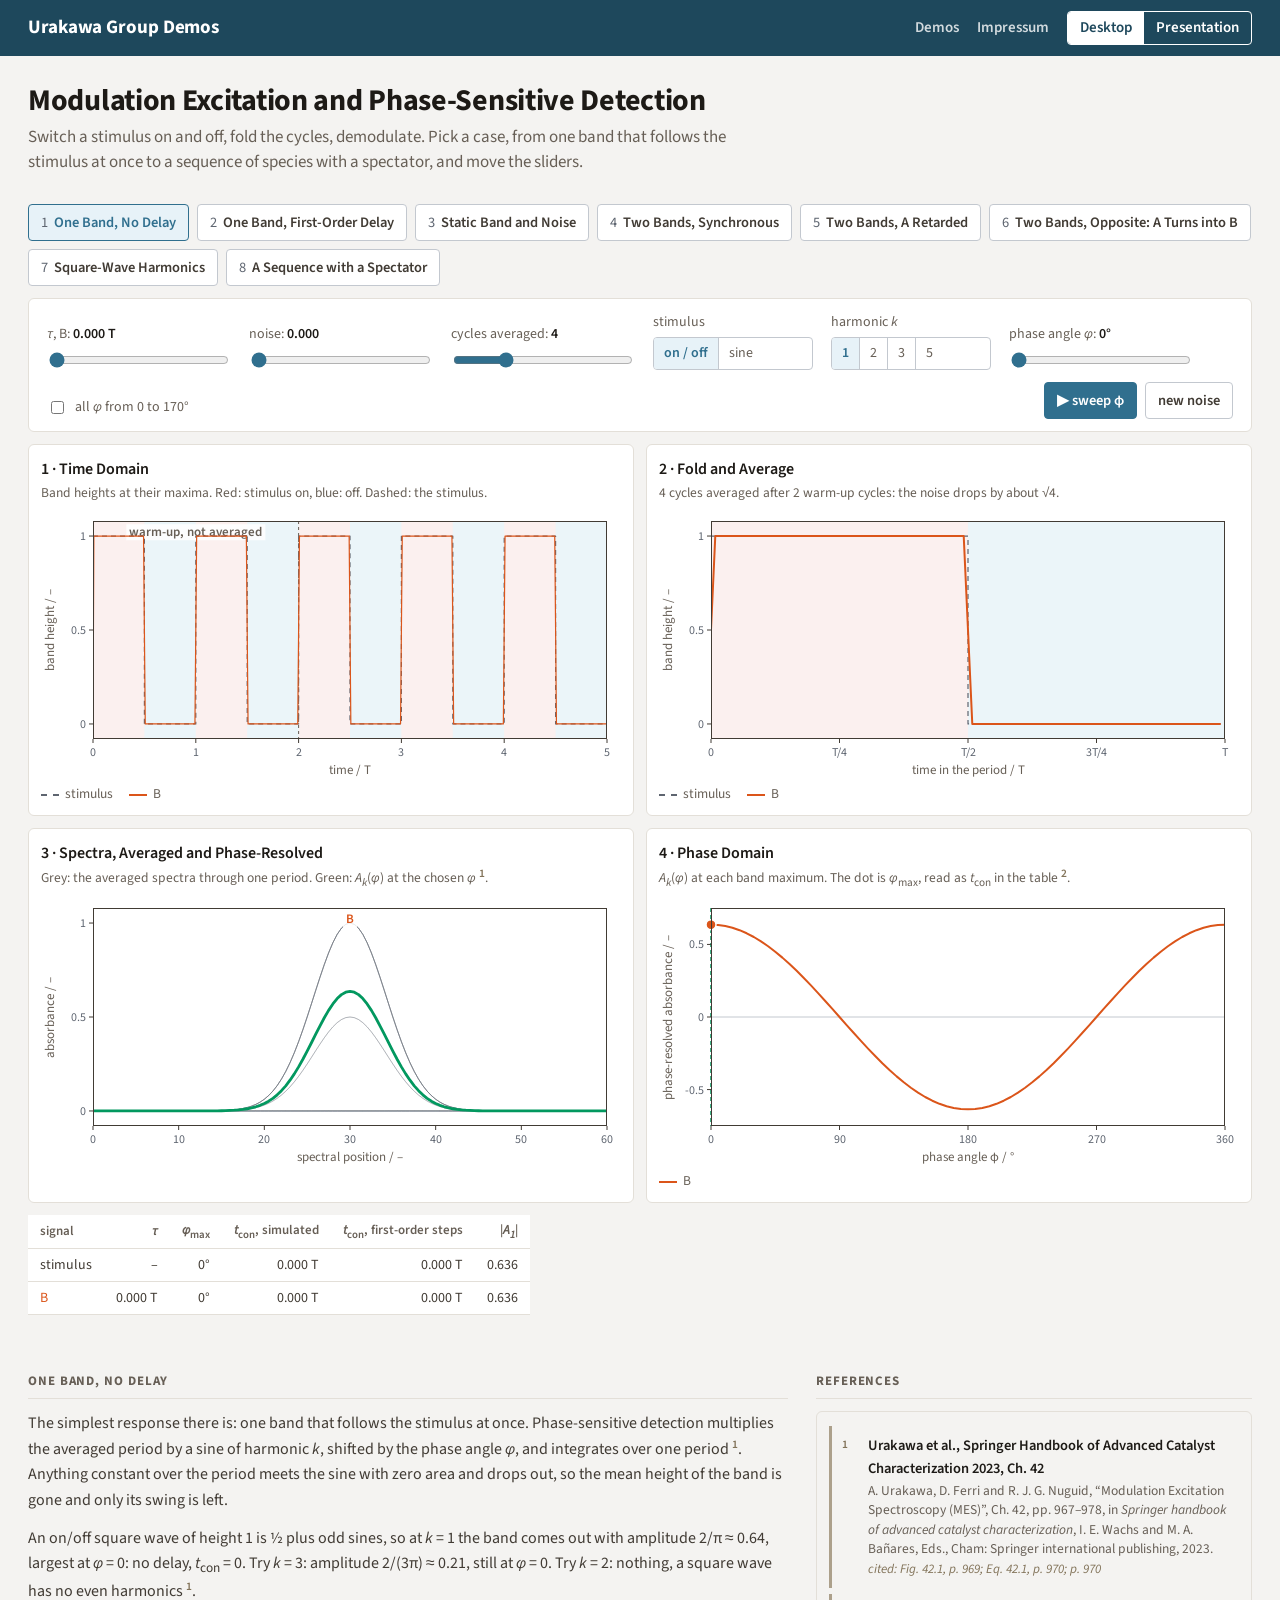
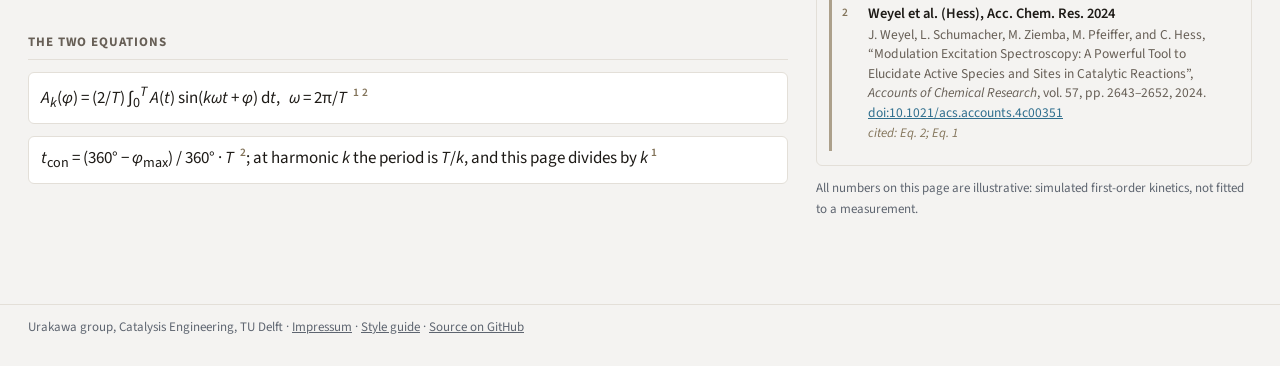
==== demos/spectroscopy/mes-psd/index.html @ 546e6eff "mes-psd: one page, eight cases; design tokens, style guide, two views, Impressum, references from .b" ====
<!DOCTYPE html>
<!--
  MES-PSD: modulation excitation spectroscopy and phase-sensitive detection.

  What it shows: one engine, eight cases, from the simplest (one band that
  follows the stimulus at once) to a sequence of species with a spectator.
  The cases follow the MES tutorial notebooks (PhD_execute/runs_tutorials/
  spectroscopy/mes, fig_mes_00 to 04), which follow Urakawa, Ferri and
  Nuguid, Springer Handbook of Advanced Catalyst Characterization, Ch. 42
  (Figs. 42.1 to 42.4, Eq. 42.1), and Weyel et al., Acc. Chem. Res. 2024
  (Eqs. 1 and 2).

  Model: a square-wave (on in the first half-period) or sine stimulus drives
  first-order steps, dy/dt = (u - y) / tau, integrated exactly for an input
  held over each sample. Gaussian bands, Gaussian noise. Everything is
  folded over the kept cycles and demodulated with
  A_k(phi) = (2/T) int_0^T A(t) sin(k w t + phi) dt.
  All numbers are illustrative, not fitted to any measurement.

  URL parameters: ?case=<id> picks a case, ?present=1 (or 1.25 to 2) opens
  the presentation view.

  Author: Julius Sommer. First version 2026-11-03 in PhD_execute, moved and
  extended here 2026-11-04.
-->
<html lang="en">
<head>
<meta charset="utf-8">
<meta name="viewport" content="width=device-width, initial-scale=1">
<title>MES-PSD: Modulation Excitation and Phase-Sensitive Detection</title>
<link rel="stylesheet" href="../../../assets/site.css">
</head>
<body>
<main class="page-wide">
  <h1>Modulation Excitation and Phase-Sensitive Detection</h1>
  <p class="lead">Switch a stimulus on and off, fold the cycles, demodulate. Pick a case, from one band that follows the stimulus at once to a sequence of species with a spectator, and move the sliders.</p>

  <div class="case-picker" id="cases" role="group" aria-label="Case"></div>

  <div class="controls" id="controls">
    <label class="ctl"><span>noise: <b id="vNoise"></b></span><input id="noise" type="range" min="0" max="100" value="0"></label>
    <label class="ctl"><span>cycles averaged: <b id="vCycles"></b></span><input id="cycles" type="range" min="1" max="12" value="4"></label>
    <div class="ctl"><span>stimulus</span>
      <span class="seg" id="shape"><button type="button" data-v="square">on / off</button><button type="button" data-v="sine">sine</button></span></div>
    <div class="ctl"><span>harmonic <i>k</i></span>
      <span class="seg" id="harm"><button type="button" data-v="1">1</button><button type="button" data-v="2">2</button><button type="button" data-v="3">3</button><button type="button" data-v="5">5</button></span></div>
    <label class="ctl"><span>phase angle <i>φ</i>: <b id="vPhi"></b></span><input id="phi" type="range" min="0" max="355" step="5" value="0"></label>
    <label class="ctl check"><input id="allPhi" type="checkbox"><span>all <i>φ</i> from 0 to 170°</span></label>
    <div class="ctl-actions">
      <button class="btn primary" id="play" type="button">▶ sweep φ</button>
      <button class="btn" id="reseed" type="button">new noise</button>
    </div>
  </div>

  <div class="grid">
    <section class="panel">
      <h3>1 · Time Domain</h3>
      <p class="sub">Band heights at their maxima. Red: stimulus on, blue: off. Dashed: the stimulus.</p>
      <canvas id="cTime"></canvas>
      <div class="legend" id="legTime"></div>
    </section>
    <section class="panel">
      <h3>2 · Fold and Average</h3>
      <p class="sub" id="subFold"></p>
      <canvas id="cFold"></canvas>
      <div class="legend" id="legFold"></div>
    </section>
    <section class="panel">
      <h3>3 · Spectra, Averaged and Phase-Resolved</h3>
      <p class="sub" id="subSpec"></p>
      <canvas id="cSpec"></canvas>
    </section>
    <section class="panel">
      <h3>4 · Phase Domain</h3>
      <p class="sub" id="subPhase"></p>
      <canvas id="cPhase"></canvas>
      <div class="legend" id="legPhase"></div>
    </section>
  </div>

  <div class="readout-wrap"><table class="readout" id="readout"></table></div>

  <div class="explain">
    <article id="caseText"></article>
    <aside>
      <h2>References</h2>
      <ol class="refs" id="refs"></ol>
      <p class="note">All numbers on this page are illustrative: simulated first-order kinetics, not fitted to a measurement.</p>
    </aside>
  </div>
</main>
<script type="module" src="mes-psd.js"></script>
</body>
</html>
---- assets/site.css ----
/* Site styles. Every colour, size and weight comes from a token in tokens.js
   (written into :root by installTokens). No literal colour or font size below
   this line; a layout length is fine. */

@import url('fonts/source-sans-3/source-sans-3.css');

* { box-sizing: border-box; }
html, body { margin: 0; }
body {
  background: var(--surface-page);
  font-family: var(--font-sans);
  font-size: var(--t-body-size);
  color: var(--t-body-color);
  line-height: var(--t-body-lh);
  -webkit-text-size-adjust: 100%;
}
a { color: var(--accent); }
a:hover { color: var(--accent-strong); }
code { font-family: var(--t-code-ff); font-size: var(--t-code-size); color: var(--t-code-color); }

/* type roles as classes, for markup that is not a heading */
.note { font-size: var(--t-footer-size); color: var(--t-footer-color); margin-top: var(--space-3); }
.t-lead { font-size: var(--t-lead-size); color: var(--t-lead-color); line-height: var(--t-lead-lh); }

/* ---------- header and footer ---------- */
.site-header {
  background: var(--accent-strong);
  color: var(--on-accent);
  display: flex; align-items: center; gap: var(--space-4);
  padding: 0 var(--space-5); min-height: 56px;
}
.site-header .wordmark {
  font-size: var(--t-wordmark-size); font-weight: var(--t-wordmark-weight); color: var(--t-wordmark-color);
  letter-spacing: var(--t-wordmark-ls); text-decoration: none; margin-right: auto;
}
.site-header nav { display: flex; gap: var(--space-4); align-items: center; }
.site-header nav a {
  font-size: var(--t-nav-size); font-weight: var(--t-nav-weight); color: var(--t-nav-color);
  text-decoration: none; opacity: 0.8;
}
.site-header nav a:hover, .site-header nav a[aria-current] { opacity: 1; text-decoration: underline; text-underline-offset: 4px; }

.view-switch { display: inline-flex; border: 1px solid var(--on-accent); border-radius: var(--radius-sm); overflow: hidden; }
.view-switch button {
  font: inherit; font-size: var(--t-nav-size); font-weight: var(--t-nav-weight);
  background: transparent; color: var(--on-accent); border: 0; padding: 4px 12px; cursor: pointer; min-height: 30px;
}
.view-switch button[aria-pressed="true"] { background: var(--on-accent); color: var(--accent-strong); }

.site-footer {
  font-size: var(--t-footer-size); color: var(--t-footer-color);
  max-width: 1280px; margin: var(--space-6) auto 0; padding: var(--space-3) var(--space-5) var(--space-5);
  border-top: 1px solid var(--line-soft);
}
.site-footer a { color: inherit; }

/* ---------- page layout ---------- */
.page { max-width: 760px; margin: 0 auto; padding: var(--space-5); }
.page-wide { max-width: 1280px; margin: 0 auto; padding: var(--space-5); }
h1, .page-title {
  font-size: var(--t-page-title-size); font-weight: var(--t-page-title-weight); color: var(--t-page-title-color);
  line-height: var(--t-page-title-lh); letter-spacing: var(--t-page-title-ls); margin: 0 0 6px;
}
.lead { font-size: var(--t-lead-size); color: var(--t-lead-color); line-height: var(--t-lead-lh); margin: 0 0 var(--space-5); max-width: 760px; }
h2, .section-head {
  font-size: var(--t-section-head-size); font-weight: var(--t-section-head-weight); color: var(--t-section-head-color);
  text-transform: var(--t-section-head-tt); letter-spacing: var(--t-section-head-ls);
  margin: var(--space-5) 0 var(--space-3); padding-bottom: 6px; border-bottom: 1px solid var(--line-soft);
}
p { margin: 0 0 var(--space-3); }

/* key/value grid (Impressum) */
.info-grid { display: grid; grid-template-columns: 160px 1fr; gap: 6px var(--space-4); }
.info-grid .k { font-size: var(--t-label-size); font-weight: var(--t-label-weight); color: var(--t-label-color); }
[data-w="compact"] .info-grid { grid-template-columns: 1fr; gap: 0; }
[data-w="compact"] .info-grid .k { margin-top: var(--space-2); }

/* cards */
.cards { display: grid; gap: var(--space-3); }
a.card {
  display: block; background: var(--surface); border: 1px solid var(--line-soft); border-radius: var(--radius-lg);
  padding: 14px 18px; color: inherit; text-decoration: none;
}
a.card:hover { border-color: var(--accent); box-shadow: var(--shadow-card); }
a.card .card-title { display: block; font-size: var(--t-card-title-size); font-weight: var(--t-card-title-weight); color: var(--t-card-title-color); }
a.card .card-desc { display: block; font-size: var(--t-card-desc-size); color: var(--t-card-desc-color); line-height: var(--t-card-desc-lh); }

/* ---------- citations ---------- */
sup.cite { font-size: var(--t-cite-sup-size); font-weight: var(--t-cite-sup-weight); line-height: 0; }
sup.cite a { color: var(--t-cite-sup-color); text-decoration: none; }
sup.cite a:hover { text-decoration: underline; }
ol.refs {
  list-style: none; margin: var(--space-3) 0 0; padding: var(--space-2) var(--space-3);
  background: var(--ref-surface); border: 1px solid var(--ref-border); border-radius: var(--radius);
}
ol.refs li { display: grid; grid-template-columns: 26px 1fr; padding: 8px 0 8px 10px; border-left: 3px solid var(--ref-accent); margin: 6px 0; }
ol.refs li:target { background: var(--surface); }
ol.refs .n { font-size: var(--t-cite-sup-size); font-weight: var(--t-cite-sup-weight); color: var(--t-cite-sup-color); padding-top: 2px; }
ol.refs .short { font-size: var(--t-ref-short-size); font-weight: var(--t-ref-short-weight); color: var(--t-ref-short-color); display: block; }
ol.refs .full { font-size: var(--t-ref-full-size); color: var(--t-ref-full-color); line-height: var(--t-ref-full-lh); display: block; }
ol.refs .loc { font-size: var(--t-ref-loc-size); color: var(--t-ref-loc-color); font-style: var(--t-ref-loc-fs); display: block; }

/* ---------- demo: controls ---------- */
.case-picker { display: flex; flex-wrap: wrap; gap: var(--space-2); margin: 0 0 var(--space-3); }
.case-picker button, .btn {
  font: inherit; font-size: var(--t-button-size); font-weight: var(--t-button-weight); color: var(--t-button-color);
  background: var(--surface); border: 1px solid var(--line); border-radius: var(--radius-sm);
  padding: 6px 12px; min-height: 34px; cursor: pointer;
}
.case-picker button:hover, .btn:hover { background: var(--surface-hover); }
.case-picker button[aria-pressed="true"] { background: var(--accent-tint); border-color: var(--accent); color: var(--accent); }
.case-picker .n { color: var(--ink-300); margin-right: 6px; font-weight: var(--t-control-weight); }
.btn.primary { background: var(--accent); border-color: var(--accent); color: var(--on-accent); }
.btn.primary:hover { background: var(--accent-strong); }

.controls {
  display: flex; flex-wrap: wrap; align-items: flex-end; gap: var(--space-3) var(--space-4);
  background: var(--surface); border: 1px solid var(--line-soft); border-radius: var(--radius);
  padding: var(--space-3) var(--space-4);
}
.ctl { display: flex; flex-direction: column; gap: var(--space-1); font-size: var(--t-control-size); color: var(--t-control-color); min-width: 160px; }
.ctl b { font-weight: var(--t-control-value-weight); color: var(--t-control-value-color); }
.ctl input[type=range] { width: 180px; accent-color: var(--accent); }
.ctl select { font: inherit; font-size: var(--t-control-size); color: var(--t-control-value-color); padding: 4px 6px; border: 1px solid var(--line); border-radius: var(--radius-sm); background: var(--surface); min-height: 30px; }
.ctl.check { flex-direction: row; align-items: center; gap: var(--space-2); min-width: 0; }
.seg { display: inline-flex; border: 1px solid var(--line); border-radius: var(--radius-sm); overflow: hidden; }
.seg button { font: inherit; font-size: var(--t-control-size); color: var(--t-control-color); background: var(--surface); border: 0; border-left: 1px solid var(--line); padding: 4px 10px; min-height: 30px; cursor: pointer; }
.seg button:first-child { border-left: 0; }
.seg button[aria-pressed="true"] { background: var(--accent-tint); color: var(--accent); font-weight: var(--t-control-value-weight); }
.ctl-actions { display: flex; gap: var(--space-2); margin-left: auto; }
[data-w="compact"] .ctl-actions { margin-left: 0; }

/* ---------- demo: panels ---------- */
.grid { display: grid; grid-template-columns: 1fr 1fr; gap: var(--space-3); margin-top: var(--space-3); }
[data-w="compact"] .grid { grid-template-columns: 1fr; }
.panel { background: var(--surface); border: 1px solid var(--line-soft); border-radius: var(--radius); padding: var(--space-3) var(--space-3) var(--space-2); min-width: 0; }
.panel h3 { font-size: var(--t-panel-title-size); font-weight: var(--t-panel-title-weight); color: var(--t-panel-title-color); margin: 0 0 2px; }
.panel .sub { font-size: var(--t-panel-sub-size); color: var(--t-panel-sub-color); line-height: var(--t-panel-sub-lh); margin: 0 0 6px; min-height: 19px; }
.panel canvas { display: block; width: 100%; height: var(--chart-h); }
[data-w="compact"] .panel canvas { height: var(--chart-h-compact); }
.legend { display: flex; flex-wrap: wrap; gap: 4px 16px; font-size: var(--t-panel-sub-size); color: var(--t-panel-sub-color); padding: 4px 0 2px; }
.legend span::before { content: ''; display: inline-block; width: 18px; height: 0; border-top: 2.5px solid var(--c); vertical-align: middle; margin-right: 6px; }
.legend span.dashed::before { border-top-style: dashed; }

table.readout { border-collapse: collapse; font-size: var(--t-table-size); color: var(--t-table-color); margin-top: var(--space-3); background: var(--surface); }
table.readout th { font-size: var(--t-table-head-size); font-weight: var(--t-table-head-weight); color: var(--t-table-head-color); text-align: right; }
table.readout th:first-child, table.readout td:first-child { text-align: left; }
table.readout th, table.readout td { padding: 5px 12px; border-bottom: 1px solid var(--line-soft); text-align: right; font-variant-numeric: tabular-nums; }
.readout-wrap { overflow-x: auto; }

.explain { display: grid; grid-template-columns: minmax(0, 760px) minmax(0, 1fr); gap: var(--space-5); margin-top: var(--space-5); }
[data-w="compact"] .explain, [data-w="mid"] .explain { grid-template-columns: 1fr; }
.formula { font-size: var(--t-lead-size); color: var(--ink-900); background: var(--surface); border: 1px solid var(--line-soft); border-radius: var(--radius); padding: var(--space-2) var(--space-3); margin: 0 0 var(--space-3); overflow-x: auto; }
.formula i { font-style: italic; }

/* ---------- presentation view: zoom plus the subtractions in tokens.js ---------- */
html[data-view="presentation"] .site-header,
html[data-view="presentation"] .site-footer,
html[data-view="presentation"] .lead,
html[data-view="presentation"] .explain { display: none; }
.present-bar { display: none; }
html[data-view="presentation"] .present-bar {
  display: flex; gap: var(--space-2); align-items: center; position: fixed; right: 10px; bottom: 10px; z-index: 10;
  background: var(--surface); border: 1px solid var(--line); border-radius: var(--radius-sm); padding: 4px 6px;
  font-size: var(--t-control-size); color: var(--t-control-color); opacity: 0.25; transition: opacity 0.2s;
}
html[data-view="presentation"] .present-bar:hover { opacity: 1; }

/* ---------- style guide ---------- */
.sg-section { max-width: 1100px; }
.sg-note { color: var(--ink-500); max-width: 760px; }
.sg-h3 { font-size: var(--t-panel-title-size); font-weight: var(--t-panel-title-weight); color: var(--t-panel-title-color); margin: var(--space-4) 0 var(--space-2); }
.sg-rules li { margin-bottom: var(--space-2); max-width: 900px; }
.sg-swatches { display: grid; grid-template-columns: repeat(auto-fill, minmax(250px, 1fr)); gap: var(--space-3); }
.sg-swatch { display: grid; grid-template-columns: 44px 1fr; grid-template-rows: auto auto auto; column-gap: var(--space-3); background: var(--surface); border: 1px solid var(--line-soft); border-radius: var(--radius); padding: var(--space-2); }
.sg-swatch .chip { grid-row: 1 / 4; width: 44px; height: 44px; border-radius: var(--radius-sm); border: 1px solid var(--line-soft); }
.sg-swatch .val, .sg-type .val { font-family: var(--font-mono); font-size: var(--t-code-size); color: var(--ink-300); }
.sg-swatch .use, .sg-type .use { font-size: var(--t-panel-sub-size); color: var(--ink-500); line-height: var(--t-panel-sub-lh); }
.sg-scheme { display: inline-grid; gap: 4px; background: var(--surface); border: 1px solid var(--line-soft); border-radius: var(--radius); padding: var(--space-3); }
.sg-scheme .row { display: grid; grid-template-columns: 70px repeat(5, 54px); gap: 4px; align-items: center; }
.sg-scheme .row .chip { height: 26px; border-radius: var(--radius-sm); }
.sg-scheme .row.head span { font-size: var(--t-tick-size); color: var(--ink-300); text-align: center; }
.sg-specimen { background: var(--surface); border: 1px solid var(--line-soft); border-radius: var(--radius); padding: var(--space-3) var(--space-4); font-size: calc(var(--t-lead-size) * 1.3); color: var(--ink-900); line-height: var(--t-body-lh); }
table.sg-type { border-collapse: collapse; width: 100%; background: var(--surface); }
table.sg-type td { padding: 8px 12px; border-bottom: 1px solid var(--line-soft); vertical-align: middle; }
table.sg-type td:first-child { width: 34%; }
table.sg-type td:nth-child(2) { width: 22%; }
.sg-chart { display: grid; grid-template-columns: minmax(0, 1fr) minmax(0, 1fr); gap: var(--space-4); align-items: start; }
[data-w="compact"] .sg-chart, [data-w="mid"] .sg-chart { grid-template-columns: 1fr; }

/* compact shell: the header keeps one line, the view switch goes (nobody presents from a phone) */
.site-header .wordmark { white-space: nowrap; }
[data-w="compact"] .site-header { padding: 0 var(--space-3); gap: var(--space-3); }
[data-w="compact"] .site-header .view-switch { display: none; }
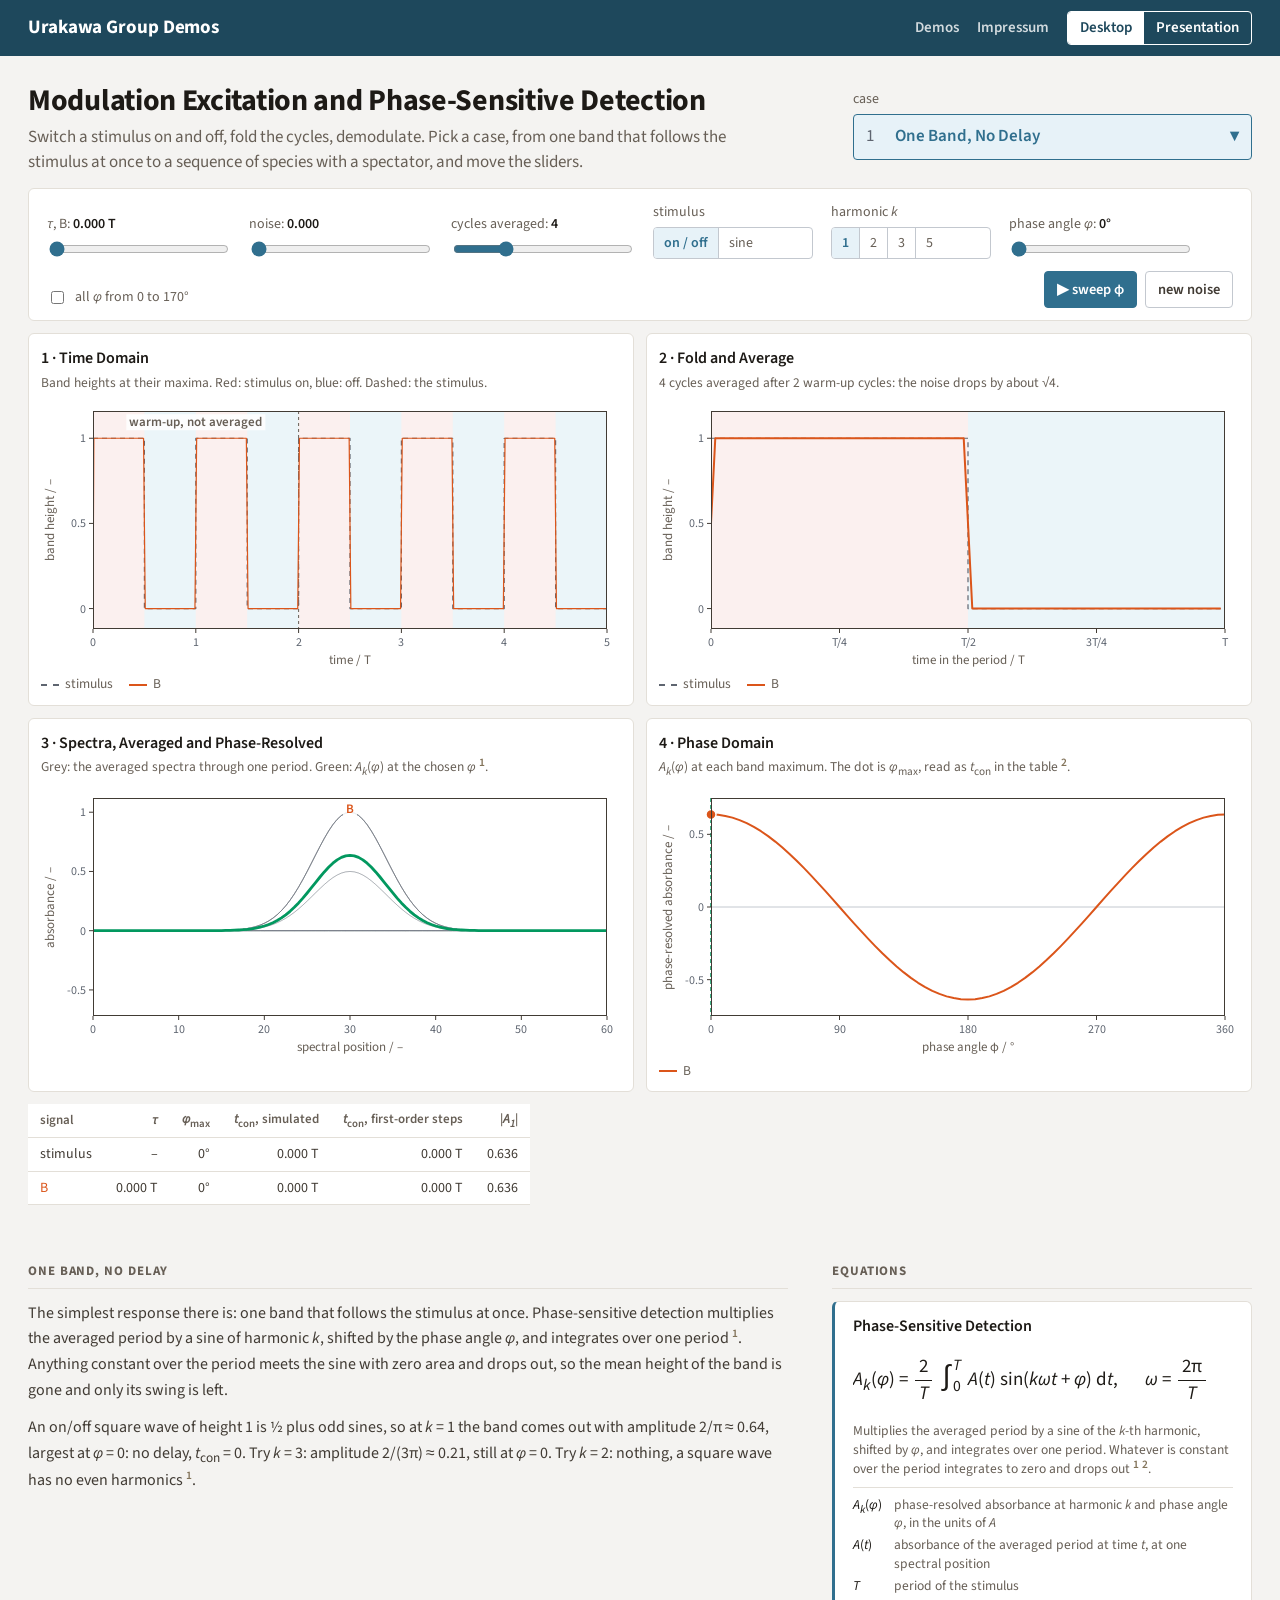
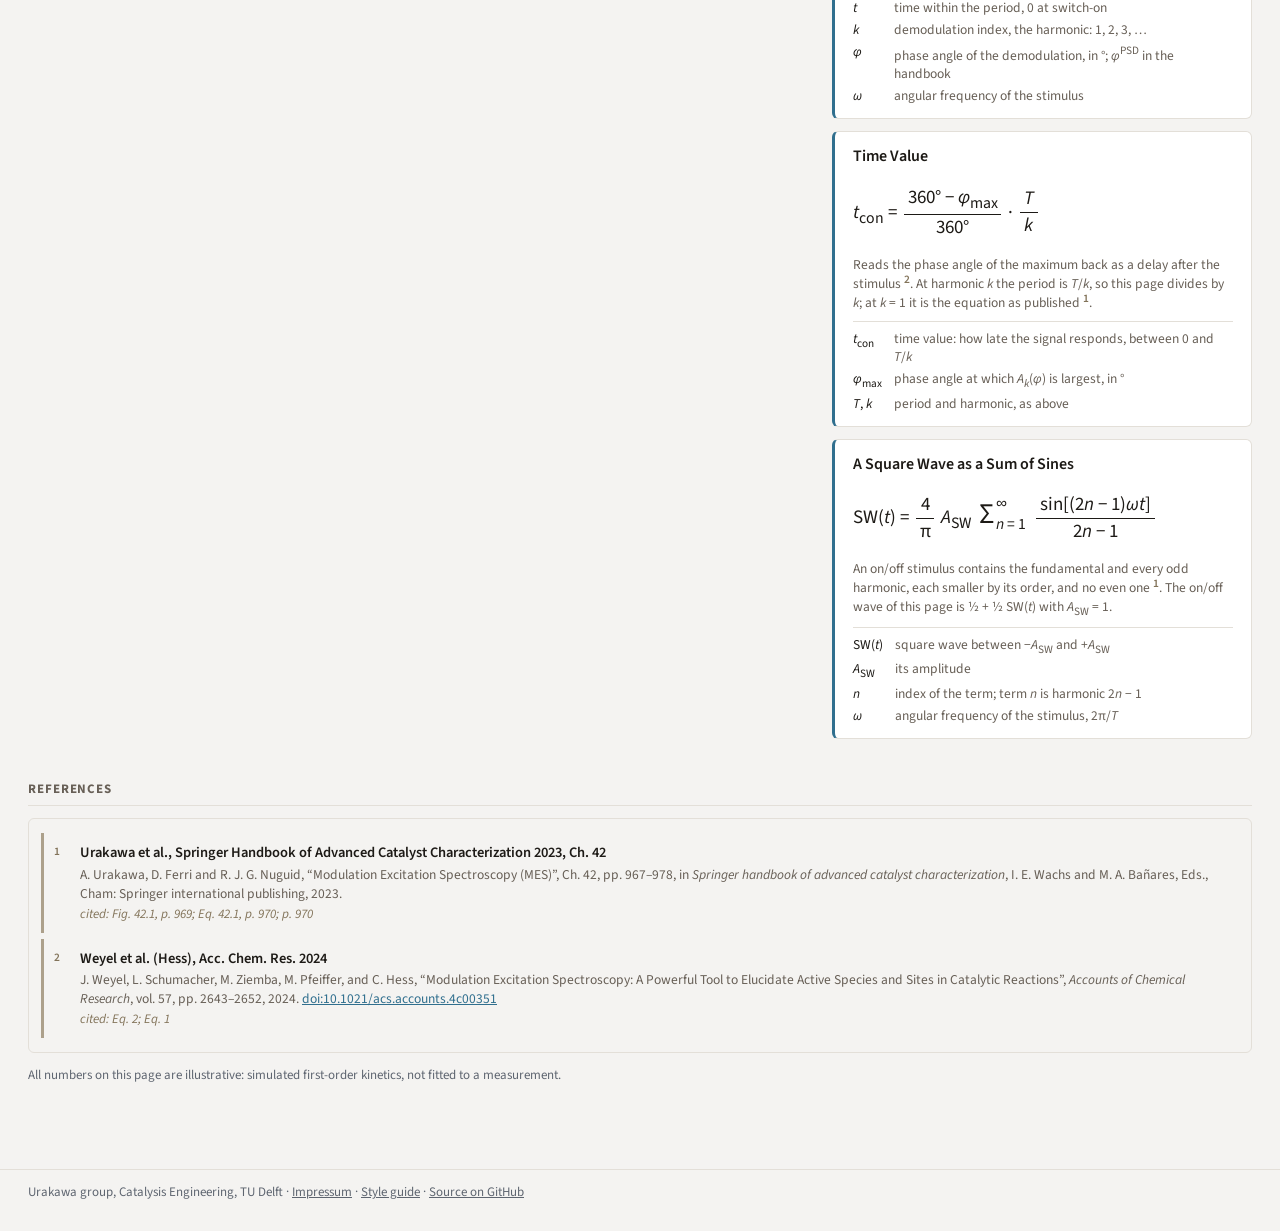
==== commit 6bac5d91: "mes-psd: fixed y limits, case menu beside the title, equation callouts, references last" ====
--- a/demos/spectroscopy/mes-psd/index.html
+++ b/demos/spectroscopy/mes-psd/index.html
@@ -31,11 +31,18 @@
 <link rel="stylesheet" href="../../../assets/site.css">
 </head>
 <body>
-<main class="page-wide">
-  <h1>Modulation Excitation and Phase-Sensitive Detection</h1>
-  <p class="lead">Switch a stimulus on and off, fold the cycles, demodulate. Pick a case, from one band that follows the stimulus at once to a sequence of species with a spectator, and move the sliders.</p>
-
-  <div class="case-picker" id="cases" role="group" aria-label="Case"></div>
+<main class="page-demo">
+  <div class="demo-head">
+    <div>
+      <h1>Modulation Excitation and Phase-Sensitive Detection</h1>
+      <p class="lead">Switch a stimulus on and off, fold the cycles, demodulate. Pick a case, from one band that follows the stimulus at once to a sequence of species with a spectator, and move the sliders.</p>
+    </div>
+    <div class="case-select" id="caseSelect">
+      <span class="case-select-label">case</span>
+      <button type="button" id="caseBtn" aria-haspopup="listbox" aria-expanded="false"></button>
+      <ul id="caseMenu" role="listbox" aria-label="Case" hidden></ul>
+    </div>
+  </div>
 
   <div class="controls" id="controls">
     <label class="ctl"><span>noise: <b id="vNoise"></b></span><input id="noise" type="range" min="0" max="100" value="0"></label>
@@ -80,14 +87,16 @@
 
   <div class="readout-wrap"><table class="readout" id="readout"></table></div>
 
-  <div class="explain">
+  <section class="explain">
     <article id="caseText"></article>
-    <aside>
-      <h2>References</h2>
-      <ol class="refs" id="refs"></ol>
-      <p class="note">All numbers on this page are illustrative: simulated first-order kinetics, not fitted to a measurement.</p>
-    </aside>
-  </div>
+    <article id="equations"></article>
+  </section>
+
+  <section class="refs-section">
+    <h2>References</h2>
+    <ol class="refs" id="refs"></ol>
+    <p class="note">All numbers on this page are illustrative: simulated first-order kinetics, not fitted to a measurement.</p>
+  </section>
 </main>
 <script type="module" src="mes-psd.js"></script>
 </body>
--- a/assets/site.css
+++ b/assets/site.css
@@ -49,7 +49,7 @@
 
 .site-footer {
   font-size: var(--t-footer-size); color: var(--t-footer-color);
-  max-width: 1280px; margin: var(--space-6) auto 0; padding: var(--space-3) var(--space-5) var(--space-5);
+  max-width: 1760px; margin: var(--space-6) auto 0; padding: var(--space-3) var(--space-5) var(--space-5);
   border-top: 1px solid var(--line-soft);
 }
 .site-footer a { color: inherit; }
@@ -57,6 +57,7 @@
 /* ---------- page layout ---------- */
 .page { max-width: 760px; margin: 0 auto; padding: var(--space-5); }
 .page-wide { max-width: 1280px; margin: 0 auto; padding: var(--space-5); }
+.page-demo { max-width: 1760px; margin: 0 auto; padding: var(--space-5); }
 h1, .page-title {
   font-size: var(--t-page-title-size); font-weight: var(--t-page-title-weight); color: var(--t-page-title-color);
   line-height: var(--t-page-title-lh); letter-spacing: var(--t-page-title-ls); margin: 0 0 6px;
@@ -99,6 +100,31 @@
 ol.refs .short { font-size: var(--t-ref-short-size); font-weight: var(--t-ref-short-weight); color: var(--t-ref-short-color); display: block; }
 ol.refs .full { font-size: var(--t-ref-full-size); color: var(--t-ref-full-color); line-height: var(--t-ref-full-lh); display: block; }
 ol.refs .loc { font-size: var(--t-ref-loc-size); color: var(--t-ref-loc-color); font-style: var(--t-ref-loc-fs); display: block; }
+
+/* ---------- demo: head with the case selector ---------- */
+.demo-head { display: grid; grid-template-columns: 2fr 1fr; gap: var(--space-5); align-items: start; margin-bottom: var(--space-3); }
+.demo-head .lead { margin-bottom: 0; }
+[data-w="compact"] .demo-head { grid-template-columns: 1fr; gap: var(--space-3); }
+.case-select { position: relative; display: flex; flex-direction: column; gap: var(--space-1); padding-top: 4px; }
+.case-select-label { font-size: var(--t-control-size); color: var(--t-control-color); }
+#caseBtn {
+  font: inherit; font-size: var(--t-case-current-size); font-weight: var(--t-case-current-weight); color: var(--t-case-current-color);
+  display: flex; align-items: center; gap: var(--space-2); width: 100%; text-align: left;
+  background: var(--accent-tint); border: 1px solid var(--accent); border-radius: var(--radius-sm);
+  padding: 8px 12px; min-height: 44px; cursor: pointer;
+}
+#caseBtn .caret { margin-left: auto; color: var(--accent); }
+#caseBtn .n, #caseMenu .n { color: var(--ink-300); font-weight: var(--t-control-weight); min-width: 1.2em; }
+#caseMenu {
+  position: absolute; top: 100%; left: 0; right: 0; z-index: 20; margin: 4px 0 0; padding: 4px 0; list-style: none;
+  background: var(--surface); border: 1px solid var(--line); border-radius: var(--radius-sm); box-shadow: var(--shadow-menu);
+}
+#caseMenu li {
+  display: flex; gap: var(--space-2); padding: 8px 12px; cursor: pointer;
+  font-size: var(--t-button-size); font-weight: var(--t-button-weight); color: var(--t-button-color);
+}
+#caseMenu li:hover, #caseMenu li:focus { background: var(--surface-hover); outline: none; }
+#caseMenu li[aria-selected="true"] { color: var(--accent); background: var(--accent-tint); }
 
 /* ---------- demo: controls ---------- */
 .case-picker { display: flex; flex-wrap: wrap; gap: var(--space-2); margin: 0 0 var(--space-3); }
@@ -148,16 +174,30 @@
 table.readout th, table.readout td { padding: 5px 12px; border-bottom: 1px solid var(--line-soft); text-align: right; font-variant-numeric: tabular-nums; }
 .readout-wrap { overflow-x: auto; }
 
-.explain { display: grid; grid-template-columns: minmax(0, 760px) minmax(0, 1fr); gap: var(--space-5); margin-top: var(--space-5); }
-[data-w="compact"] .explain, [data-w="mid"] .explain { grid-template-columns: 1fr; }
-.formula { font-size: var(--t-lead-size); color: var(--ink-900); background: var(--surface); border: 1px solid var(--line-soft); border-radius: var(--radius); padding: var(--space-2) var(--space-3); margin: 0 0 var(--space-3); overflow-x: auto; }
-.formula i { font-style: italic; }
+.explain { display: grid; grid-template-columns: minmax(0, 760px) minmax(0, 1fr); gap: var(--space-6); margin-top: var(--space-5); }
+[data-w="compact"] .explain, [data-w="mid"] .explain { grid-template-columns: 1fr; gap: 0; }
+.refs-section { margin-top: var(--space-5); }
+
+/* equation callouts: header, the equation, what it does, its symbols */
+.eq-callout { background: var(--surface); border: 1px solid var(--line-soft); border-left: 3px solid var(--accent); border-radius: var(--radius); padding: var(--space-3) var(--space-4); margin: 0 0 var(--space-3); }
+.eq-head { font-size: var(--t-panel-title-size); font-weight: var(--t-panel-title-weight); color: var(--t-panel-title-color); margin-bottom: var(--space-2); }
+.eq-math { font-size: var(--t-formula-size); color: var(--t-formula-color); line-height: var(--t-formula-lh); white-space: nowrap; overflow-x: auto; padding: var(--space-2) 0; }
+.eq-text { font-size: var(--t-panel-sub-size); color: var(--t-panel-sub-color); line-height: var(--t-panel-sub-lh); margin: var(--space-2) 0; }
+.eq-symbols { display: grid; grid-template-columns: max-content 1fr; gap: 3px var(--space-3); margin: 0; padding-top: var(--space-2); border-top: 1px solid var(--line-soft); font-size: var(--t-panel-sub-size); line-height: var(--t-panel-sub-lh); }
+.eq-symbols dt { color: var(--ink-900); }
+.eq-symbols dd { margin: 0; color: var(--t-panel-sub-color); }
+.frac { display: inline-flex; flex-direction: column; vertical-align: middle; text-align: center; margin: 0 0.15em; line-height: 1.25; }
+.frac .num { padding: 0 0.2em 1px; border-bottom: 1px solid currentColor; }
+.frac .den { padding: 1px 0.2em 0; }
+.int { display: inline-flex; align-items: center; font-size: 1.5em; line-height: 1; margin: 0 0.12em; }
+.int .lims { display: inline-flex; flex-direction: column; justify-content: space-between; font-size: 0.55em; height: 2.3em; margin-left: 0.15em; line-height: 1; }
 
 /* ---------- presentation view: zoom plus the subtractions in tokens.js ---------- */
 html[data-view="presentation"] .site-header,
 html[data-view="presentation"] .site-footer,
 html[data-view="presentation"] .lead,
-html[data-view="presentation"] .explain { display: none; }
+html[data-view="presentation"] .explain,
+html[data-view="presentation"] .refs-section { display: none; }
 .present-bar { display: none; }
 html[data-view="presentation"] .present-bar {
   display: flex; gap: var(--space-2); align-items: center; position: fixed; right: 10px; bottom: 10px; z-index: 10;
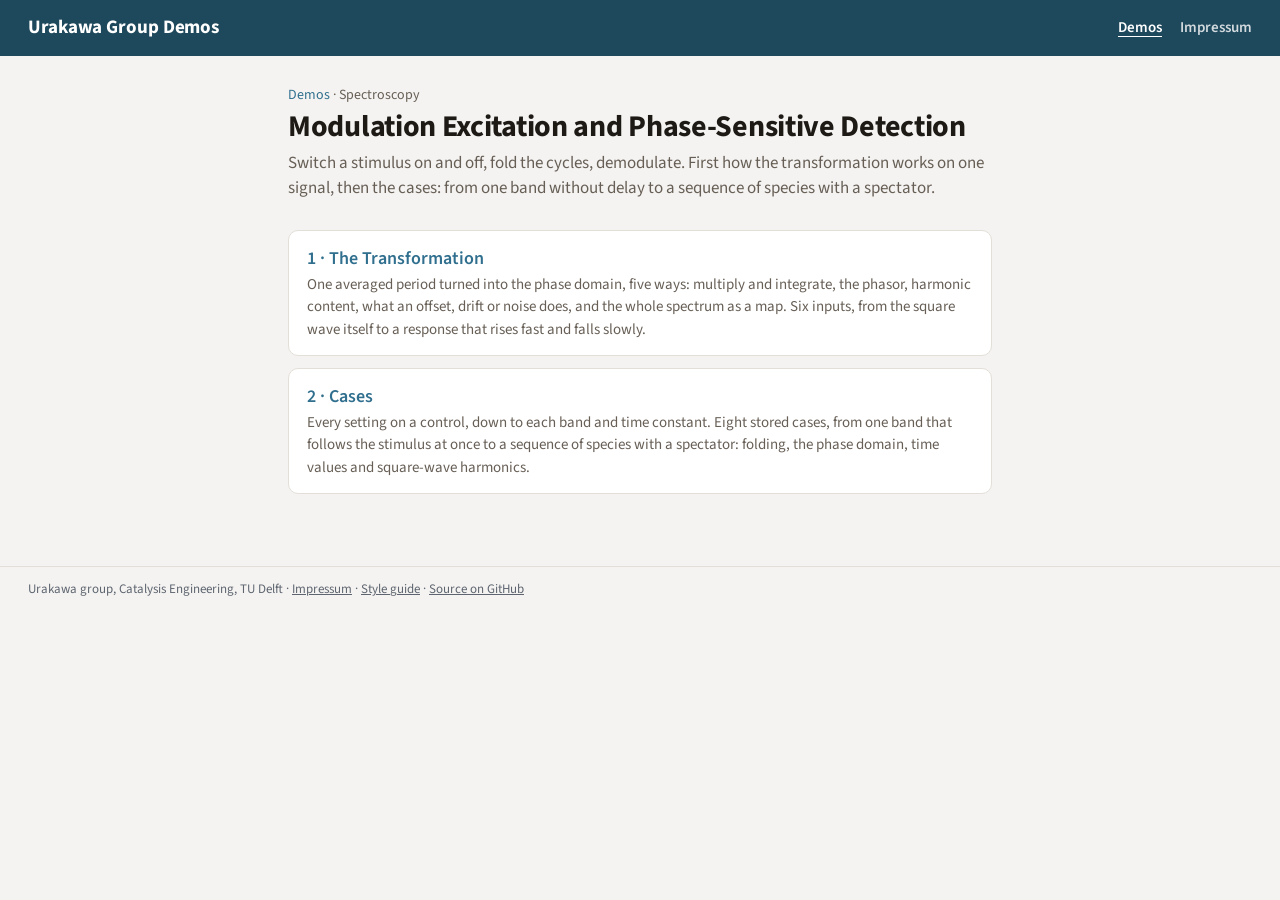
==== commit f71521d2: "Update card description for modulation excitation demo to clarify signal transformation details" ====
--- a/demos/spectroscopy/mes-psd/index.html
+++ b/demos/spectroscopy/mes-psd/index.html
@@ -1,27 +1,9 @@
 <!DOCTYPE html>
 <!--
-  MES-PSD: modulation excitation spectroscopy and phase-sensitive detection.
-
-  What it shows: one engine, eight cases, from the simplest (one band that
-  follows the stimulus at once) to a sequence of species with a spectator.
-  The cases follow the MES tutorial notebooks (PhD_execute/runs_tutorials/
-  spectroscopy/mes, fig_mes_00 to 04), which follow Urakawa, Ferri and
-  Nuguid, Springer Handbook of Advanced Catalyst Characterization, Ch. 42
-  (Figs. 42.1 to 42.4, Eq. 42.1), and Weyel et al., Acc. Chem. Res. 2024
-  (Eqs. 1 and 2).
-
-  Model: a square-wave (on in the first half-period) or sine stimulus drives
-  first-order steps, dy/dt = (u - y) / tau, integrated exactly for an input
-  held over each sample. Gaussian bands, Gaussian noise. Everything is
-  folded over the kept cycles and demodulated with
-  A_k(phi) = (2/T) int_0^T A(t) sin(k w t + phi) dt.
-  All numbers are illustrative, not fitted to any measurement.
-
-  URL parameters: ?case=<id> picks a case, ?present=1 (or 1.25 to 2) opens
-  the presentation view.
-
-  Author: Julius Sommer. First version 2026-11-03 in PhD_execute, moved and
-  extended here 2026-11-04.
+  MES-PSD: the topic page. Two demos under it: the transformation itself on
+  one signal (transformation/), and the cases built on it (cases/). Old
+  links of the form mes-psd/?case=<id> are forwarded to cases/.
+  Author: Julius Sommer, 2026-11-09.
 -->
 <html lang="en">
 <head>
@@ -29,75 +11,30 @@
 <meta name="viewport" content="width=device-width, initial-scale=1">
 <title>MES-PSD: Modulation Excitation and Phase-Sensitive Detection</title>
 <link rel="stylesheet" href="../../../assets/site.css">
+<script>
+  // links from before the split carried ?case=<id> on this address
+  (() => { const q = new URLSearchParams(location.search); if (q.has('case')) location.replace('cases/index.html' + location.search); })();
+</script>
 </head>
 <body>
-<main class="page-demo">
-  <div class="demo-head">
-    <div>
-      <h1>Modulation Excitation and Phase-Sensitive Detection</h1>
-      <p class="lead">Switch a stimulus on and off, fold the cycles, demodulate. Pick a case, from one band that follows the stimulus at once to a sequence of species with a spectator, and move the sliders.</p>
-    </div>
-    <div class="case-select" id="caseSelect">
-      <span class="case-select-label">case</span>
-      <button type="button" id="caseBtn" aria-haspopup="listbox" aria-expanded="false"></button>
-      <ul id="caseMenu" role="listbox" aria-label="Case" hidden></ul>
-    </div>
+<main class="page">
+  <p class="crumbs"><a href="../../../index.html">Demos</a> · Spectroscopy</p>
+  <h1>Modulation Excitation and Phase-Sensitive Detection</h1>
+  <p class="lead">Switch a stimulus on and off, fold the cycles, demodulate. First how the transformation works on one signal, then the cases: from one band without delay to a sequence of species with a spectator.</p>
+  <div class="cards">
+    <a class="card" href="transformation/index.html">
+      <span class="card-title">1 · The Transformation</span>
+      <span class="card-desc">One averaged period turned into the phase domain, five ways: multiply and integrate, the phasor, harmonic content, what an offset, drift or noise does, and the whole spectrum as a map. Six inputs, from the square wave itself to a response that rises fast and falls slowly.</span>
+    </a>
+    <a class="card" href="cases/index.html">
+      <span class="card-title">2 · Cases</span>
+      <span class="card-desc">Every setting on a control, down to each band and time constant. Eight stored cases, from one band that follows the stimulus at once to a sequence of species with a spectator: folding, the phase domain, time values and square-wave harmonics.</span>
+    </a>
   </div>
-
-  <div class="controls" id="controls">
-    <label class="ctl"><span>noise: <b id="vNoise"></b></span><input id="noise" type="range" min="0" max="100" value="0"></label>
-    <label class="ctl"><span>cycles averaged: <b id="vCycles"></b></span><input id="cycles" type="range" min="1" max="12" value="4"></label>
-    <div class="ctl"><span>stimulus</span>
-      <span class="seg" id="shape"><button type="button" data-v="square">on / off</button><button type="button" data-v="sine">sine</button></span></div>
-    <div class="ctl"><span>harmonic <i>k</i></span>
-      <span class="seg" id="harm"><button type="button" data-v="1">1</button><button type="button" data-v="2">2</button><button type="button" data-v="3">3</button><button type="button" data-v="5">5</button></span></div>
-    <label class="ctl"><span>phase angle <i>φ</i>: <b id="vPhi"></b></span><input id="phi" type="range" min="0" max="355" step="5" value="0"></label>
-    <label class="ctl check"><input id="allPhi" type="checkbox"><span>all <i>φ</i> from 0 to 170°</span></label>
-    <div class="ctl-actions">
-      <button class="btn primary" id="play" type="button">▶ sweep φ</button>
-      <button class="btn" id="reseed" type="button">new noise</button>
-    </div>
-  </div>
-
-  <div class="grid">
-    <section class="panel">
-      <h3>1 · Time Domain</h3>
-      <p class="sub">Band heights at their maxima. Red: stimulus on, blue: off. Dashed: the stimulus.</p>
-      <canvas id="cTime"></canvas>
-      <div class="legend" id="legTime"></div>
-    </section>
-    <section class="panel">
-      <h3>2 · Fold and Average</h3>
-      <p class="sub" id="subFold"></p>
-      <canvas id="cFold"></canvas>
-      <div class="legend" id="legFold"></div>
-    </section>
-    <section class="panel">
-      <h3>3 · Spectra, Averaged and Phase-Resolved</h3>
-      <p class="sub" id="subSpec"></p>
-      <canvas id="cSpec"></canvas>
-    </section>
-    <section class="panel">
-      <h3>4 · Phase Domain</h3>
-      <p class="sub" id="subPhase"></p>
-      <canvas id="cPhase"></canvas>
-      <div class="legend" id="legPhase"></div>
-    </section>
-  </div>
-
-  <div class="readout-wrap"><table class="readout" id="readout"></table></div>
-
-  <section class="explain">
-    <article id="caseText"></article>
-    <article id="equations"></article>
-  </section>
-
-  <section class="refs-section">
-    <h2>References</h2>
-    <ol class="refs" id="refs"></ol>
-    <p class="note">All numbers on this page are illustrative: simulated first-order kinetics, not fitted to a measurement.</p>
-  </section>
 </main>
-<script type="module" src="mes-psd.js"></script>
+<script type="module">
+  import { initShell } from '../../../assets/shell.js';
+  initShell({ page: 'demos' });
+</script>
 </body>
 </html>
--- a/assets/site.css
+++ b/assets/site.css
@@ -126,6 +126,37 @@
 #caseMenu li:hover, #caseMenu li:focus { background: var(--surface-hover); outline: none; }
 #caseMenu li[aria-selected="true"] { color: var(--accent); background: var(--accent-tint); }
 
+/* breadcrumb above the title of a demo sub-page */
+.crumbs { font-size: var(--t-control-size); color: var(--t-control-color); margin: 0 0 var(--space-1); }
+.crumbs a { text-decoration: none; }
+.crumbs a:hover { text-decoration: underline; }
+
+/* a case is a snapshot of settings: mark it once a setting differs */
+.case-actions { display: flex; gap: var(--space-2); }
+.case-actions .btn { flex: 1; }
+.case-actions .btn:disabled { opacity: 0.45; cursor: default; }
+#caseBtn .changed-mark { display: none; font-size: var(--t-control-size); font-weight: var(--t-control-weight); color: var(--ink-500); border: 1px solid var(--line); border-radius: var(--radius-sm); padding: 0 6px; }
+.case-select.changed #caseBtn .changed-mark { display: inline; }
+
+/* species editor: one row per species */
+.species-panel { background: var(--surface); border: 1px solid var(--line-soft); border-radius: var(--radius); padding: var(--space-2) var(--space-4) var(--space-3); margin-top: var(--space-3); }
+.species-head { display: flex; align-items: center; justify-content: space-between; font-size: var(--t-control-size); color: var(--t-control-color); margin-bottom: var(--space-1); }
+.sp-row { display: flex; flex-wrap: wrap; align-items: flex-end; gap: var(--space-2) var(--space-4); padding: var(--space-2) 0; border-top: 1px solid var(--line-soft); }
+.sp-row .ctl { min-width: 0; }
+.sp-row .ctl input[type=range] { width: 150px; }
+.sp-name { display: flex; align-items: center; gap: var(--space-2); min-width: 170px; }
+.sp-swatch { display: inline-block; width: 18px; height: 0; border-top: 3px solid var(--c); }
+.sp-swatch.dashed { border-top-style: dashed; }
+.sp-name input, .ctl.num input {
+  font: inherit; font-size: var(--t-control-size); color: var(--t-control-value-color);
+  border: 1px solid var(--line); border-radius: var(--radius-sm); background: var(--surface); padding: 4px 6px; min-height: 30px;
+}
+.sp-name input { width: 140px; color: var(--c); font-weight: var(--t-control-value-weight); }
+.ctl.num input { width: 84px; font-variant-numeric: tabular-nums; }
+.ctl.num input:disabled, .sp-row input:disabled + span, .sp-row select:disabled { opacity: 0.45; }
+.sp-remove { margin-left: auto; min-width: 34px; }
+[data-w="compact"] .sp-remove { margin-left: 0; }
+
 /* ---------- demo: controls ---------- */
 .case-picker { display: flex; flex-wrap: wrap; gap: var(--space-2); margin: 0 0 var(--space-3); }
 .case-picker button, .btn {
@@ -159,6 +190,14 @@
 /* ---------- demo: panels ---------- */
 .grid { display: grid; grid-template-columns: 1fr 1fr; gap: var(--space-3); margin-top: var(--space-3); }
 [data-w="compact"] .grid { grid-template-columns: 1fr; }
+.grid.three { grid-template-columns: repeat(3, minmax(0, 1fr)); }
+[data-w="mid"] .grid.three { grid-template-columns: 1fr 1fr; }
+[data-w="compact"] .grid.three { grid-template-columns: 1fr; }
+.page-demo > h2 { margin-top: var(--space-5); }
+.ctl-group { display: contents; }
+.inline-ctl { display: inline-flex; align-items: center; gap: var(--space-2); }
+.inline-ctl b { font-weight: var(--t-control-value-weight); color: var(--t-control-value-color); }
+.inline-ctl input[type=range] { width: 160px; accent-color: var(--accent); }
 .panel { background: var(--surface); border: 1px solid var(--line-soft); border-radius: var(--radius); padding: var(--space-3) var(--space-3) var(--space-2); min-width: 0; }
 .panel h3 { font-size: var(--t-panel-title-size); font-weight: var(--t-panel-title-weight); color: var(--t-panel-title-color); margin: 0 0 2px; }
 .panel .sub { font-size: var(--t-panel-sub-size); color: var(--t-panel-sub-color); line-height: var(--t-panel-sub-lh); margin: 0 0 6px; min-height: 19px; }
@@ -197,7 +236,8 @@
 html[data-view="presentation"] .site-footer,
 html[data-view="presentation"] .lead,
 html[data-view="presentation"] .explain,
-html[data-view="presentation"] .refs-section { display: none; }
+html[data-view="presentation"] .refs-section,
+html[data-view="presentation"] .crumbs { display: none; }
 .present-bar { display: none; }
 html[data-view="presentation"] .present-bar {
   display: flex; gap: var(--space-2); align-items: center; position: fixed; right: 10px; bottom: 10px; z-index: 10;
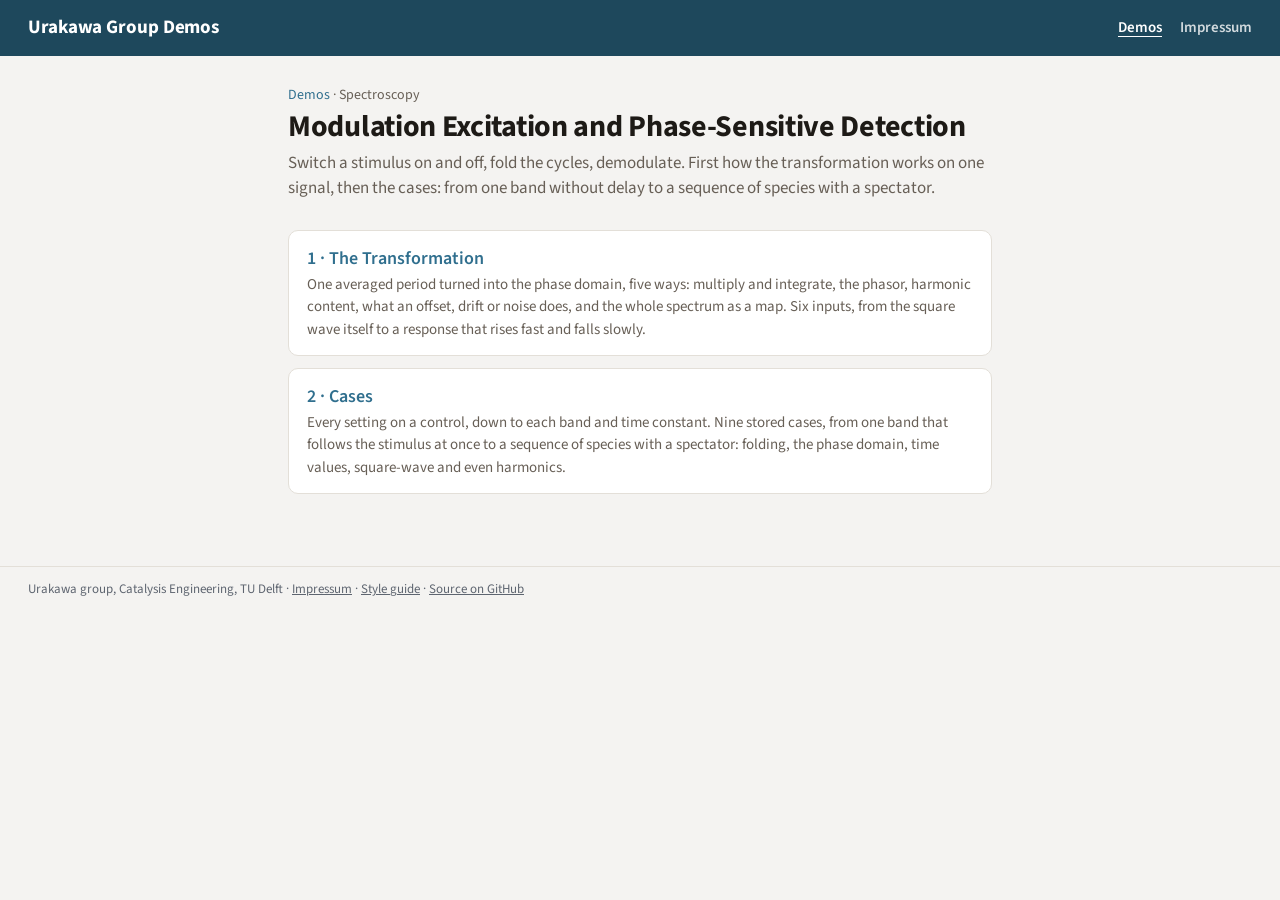
==== commit c8f8d561: "feat: add support for duty cycle in modulation cases - Introduced a new parameter `duty` to define t" ====
--- a/demos/spectroscopy/mes-psd/index.html
+++ b/demos/spectroscopy/mes-psd/index.html
@@ -28,7 +28,7 @@
     </a>
     <a class="card" href="cases/index.html">
       <span class="card-title">2 · Cases</span>
-      <span class="card-desc">Every setting on a control, down to each band and time constant. Eight stored cases, from one band that follows the stimulus at once to a sequence of species with a spectator: folding, the phase domain, time values and square-wave harmonics.</span>
+      <span class="card-desc">Every setting on a control, down to each band and time constant. Nine stored cases, from one band that follows the stimulus at once to a sequence of species with a spectator: folding, the phase domain, time values, square-wave and even harmonics.</span>
     </a>
   </div>
 </main>
--- a/assets/site.css
+++ b/assets/site.css
@@ -131,31 +131,236 @@
 .crumbs a { text-decoration: none; }
 .crumbs a:hover { text-decoration: underline; }
 
-/* a case is a snapshot of settings: mark it once a setting differs */
-.case-actions { display: flex; gap: var(--space-2); }
-.case-actions .btn { flex: 1; }
-.case-actions .btn:disabled { opacity: 0.45; cursor: default; }
-#caseBtn .changed-mark { display: none; font-size: var(--t-control-size); font-weight: var(--t-control-weight); color: var(--ink-500); border: 1px solid var(--line); border-radius: var(--radius-sm); padding: 0 6px; }
-.case-select.changed #caseBtn .changed-mark { display: inline; }
-
-/* species editor: one row per species */
-.species-panel { background: var(--surface); border: 1px solid var(--line-soft); border-radius: var(--radius); padding: var(--space-2) var(--space-4) var(--space-3); margin-top: var(--space-3); }
-.species-head { display: flex; align-items: center; justify-content: space-between; font-size: var(--t-control-size); color: var(--t-control-color); margin-bottom: var(--space-1); }
-.sp-row { display: flex; flex-wrap: wrap; align-items: flex-end; gap: var(--space-2) var(--space-4); padding: var(--space-2) 0; border-top: 1px solid var(--line-soft); }
-.sp-row .ctl { min-width: 0; }
-.sp-row .ctl input[type=range] { width: 150px; }
-.sp-name { display: flex; align-items: center; gap: var(--space-2); min-width: 170px; }
-.sp-swatch { display: inline-block; width: 18px; height: 0; border-top: 3px solid var(--c); }
+/* ---------- workbench: an app layout under the site header ----------
+   Full-height panels flush with the window edges, settings left and values
+   right, both collapsible. The centre scrolls on its own: first the stage
+   (title and plots, sized to the window), then the text. Nothing in it
+   changes size when a setting changes: subtitles and legends keep a fixed
+   height, so the plots never jump. */
+.page-wb { margin: 0; }
+body.wb-locked { overflow: hidden; }
+.workbench { position: relative; display: grid; grid-template-columns: 360px minmax(0, 1fr) 360px; align-items: stretch; }
+.workbench.left-closed { grid-template-columns: 44px minmax(0, 1fr) 360px; }
+.workbench.right-closed { grid-template-columns: 360px minmax(0, 1fr) 0; }
+.workbench.left-closed.right-closed { grid-template-columns: 44px minmax(0, 1fr) 0; }
+.wb-side {
+  background: var(--surface); padding: var(--space-3) var(--space-4); overflow-y: auto; min-height: 0;
+  display: flex; flex-direction: column; gap: var(--space-3); scrollbar-gutter: stable;
+}
+.side-open { display: flex; flex-direction: column; gap: var(--space-3); }
+.wb-left { border-right: 1px solid var(--line-soft); }
+.wb-right { border-left: 1px solid var(--line-soft); padding-left: var(--space-3); padding-right: var(--space-3); scrollbar-gutter: auto; }
+.right-closed .wb-right { display: none; }
+.left-closed .wb-left { padding: var(--space-2) 6px; overflow: visible; align-items: center; scrollbar-gutter: auto; }
+.left-closed .side-open { display: none; }
+.side-head { display: flex; align-items: center; justify-content: space-between; gap: var(--space-2); }
+.side-toggle {
+  font: inherit; font-size: var(--t-control-size); color: var(--ink-300); background: none;
+  border: 1px solid var(--line); border-radius: var(--radius-sm); padding: 2px 8px; cursor: pointer; align-self: flex-end;
+}
+.side-toggle:hover { background: var(--surface-hover); color: var(--ink-700); }
+.left-closed .side-toggle { align-self: center; padding: 2px 0; width: 30px; }
+.right-tab {
+  position: absolute; right: 0; top: var(--space-3); z-index: 5;
+  font: inherit; font-size: var(--t-control-size); color: var(--accent); background: var(--surface);
+  border: 1px solid var(--line); border-right: 0; border-radius: var(--radius-sm) 0 0 var(--radius-sm); padding: 4px 8px; cursor: pointer;
+}
+.right-tab:hover { background: var(--accent-tint); }
+.side-note { font-size: var(--t-footer-size); color: var(--t-footer-color); line-height: var(--t-panel-sub-lh); margin: 0; }
+
+.wb-main { min-height: 0; min-width: 0; overflow-y: auto; overscroll-behavior: contain; }
+.wb-side { overscroll-behavior: contain; }
+.wb-stage { display: flex; flex-direction: column; padding: var(--space-3) var(--space-4) var(--space-4); }
+.wb-below { padding: 0 var(--space-4); }
+.wb-below .explain { margin-top: var(--space-2); grid-template-columns: minmax(0, 1fr) minmax(0, 1fr); gap: var(--space-5); }
+[data-w="mid"] .wb-below .explain, [data-w="compact"] .wb-below .explain { grid-template-columns: 1fr; }
+.wb-below .site-footer { margin-top: var(--space-6); padding-left: 0; padding-right: 0; }
+.wb-head { flex: none; margin-bottom: var(--space-3); }
+.wb-head h1 { margin-bottom: 2px; }
+.wb-head .lead { margin-bottom: 0; }
+.wb-center { flex: 1 1 0; display: grid; grid-template-columns: 1fr 1fr; grid-template-rows: 1fr 1fr; gap: var(--space-3); min-height: 0; }
+.wb-center .panel { display: flex; flex-direction: column; min-height: 0; }
+.wb-center .panel canvas { flex: 1 1 0; min-height: 0; height: auto; }
+/* fixed heights: two lines of subtitle, one of legend, whatever they hold */
+.wb-center .panel .sub { flex: none; height: calc(2 * var(--t-panel-sub-lh) * 1em); overflow: hidden; }
+.sub-row { display: flex; align-items: flex-start; gap: var(--space-3); flex: none; }
+.wb-center .panel .sub-row .sub, .sub-row .sub { flex: 1 1 0; min-width: 0; }
+.phi-field { flex: none; white-space: nowrap; color: var(--data-highlight); font-weight: var(--t-control-value-weight); font-size: var(--t-panel-sub-size); }
+[data-w="wide"] .phi-field { font-size: calc(var(--t-panel-sub-size) * var(--wb-text-scale)); }
+.phi-field input {
+  font: inherit; color: inherit; width: 3.2em; text-align: right; font-variant-numeric: tabular-nums;
+  border: 1px solid var(--line); border-radius: var(--radius-sm); background: var(--surface); padding: 0 4px; margin: 0 1px;
+}
+.phi-field input:focus { outline: none; border-color: var(--data-highlight); }
+.phi-field input.preview { border-style: dashed; }
+.wb-center .panel h3 { flex: none; white-space: nowrap; overflow: hidden; text-overflow: ellipsis; }
+.wb-center .legend { flex: none; height: 2.9em; overflow: hidden; align-content: flex-start; }
+.wb-center .legend span { flex: none; white-space: nowrap; }
+/* the centre's text at the workbench scale, on a wide screen */
+[data-w="wide"] .wb-center .panel h3 { font-size: calc(var(--t-panel-title-size) * var(--wb-text-scale)); }
+[data-w="wide"] .wb-center .panel .sub,
+[data-w="wide"] .wb-center .legend { font-size: calc(var(--t-panel-sub-size) * var(--wb-text-scale)); }
+
+/* narrower than wide: the page scrolls as usual; head and plots, then settings, then values */
+[data-w="mid"] .workbench, [data-w="compact"] .workbench { grid-template-columns: 1fr; height: auto; }
+[data-w="mid"] .wb-main, [data-w="compact"] .wb-main { order: 0; overflow: visible; }
+[data-w="mid"] .wb-left, [data-w="compact"] .wb-left { order: 1; border-right: 0; border-top: 1px solid var(--line-soft); }
+[data-w="mid"] .wb-right, [data-w="compact"] .wb-right { order: 2; border-left: 0; border-top: 1px solid var(--line-soft); display: flex; }
+[data-w="mid"] .wb-below, [data-w="compact"] .wb-below { order: 3; }
+[data-w="mid"] .side-toggle, [data-w="compact"] .side-toggle, [data-w="mid"] .right-tab, [data-w="compact"] .right-tab { display: none; }
+[data-w="mid"] .left-closed .side-open, [data-w="compact"] .left-closed .side-open { display: flex; }
+[data-w="mid"] .rail, [data-w="compact"] .rail { display: none; }
+[data-w="mid"] .wb-center, [data-w="compact"] .wb-center { flex: none; }
+[data-w="mid"] .wb-center .panel canvas { flex: none; height: var(--chart-h); }
+[data-w="compact"] .wb-center { grid-template-columns: 1fr; grid-template-rows: none; }
+[data-w="compact"] .wb-center .panel canvas { flex: none; height: var(--chart-h-compact); }
+[data-w="mid"] .wb-side, [data-w="compact"] .wb-side { overflow: visible; }
+[data-w="mid"] .side-open { display: grid; grid-template-columns: repeat(2, minmax(0, 1fr)); align-items: start; }
+[data-w="mid"] .side-open > .sgroup:first-child { grid-column: 1 / -1; }
+[data-w="mid"] .side-open > .sgroup:last-child { grid-column: 1 / -1; }
+[data-w="mid"] #species { display: grid; grid-template-columns: repeat(2, minmax(0, 1fr)); }
+.ctl .seg { align-self: flex-start; }
+
+/* the rail: quick switches while the settings are collapsed, as in IR-bands */
+.rail { display: flex; flex-direction: column; align-items: center; gap: 5px; }
+.rail-btn {
+  width: 30px; height: 28px; padding: 0; display: flex; align-items: center; justify-content: center;
+  font: inherit; font-size: var(--t-control-size); font-weight: var(--t-control-value-weight); line-height: 1;
+  color: var(--ink-300); background: none; border: 1px solid var(--line); border-radius: var(--radius-sm); cursor: pointer;
+}
+.rail-btn:hover { background: var(--surface-hover); color: var(--ink-700); }
+.rail-btn.on { background: var(--accent-tint); border-color: var(--accent); color: var(--accent); }
+.rail-btn:disabled { opacity: 0.4; cursor: default; }
+.rail-btn[data-r^="sp:"] { border-left: 3px solid var(--c); }
+.rail-btn[data-r^="sp:"].on { color: var(--c); background: var(--surface); border-color: var(--c); }
+.rail-btn.refused { border-color: var(--data-on); }
+.rail-rule { width: 30px; margin: 4px 0; border: 0; border-top: 2px solid var(--line-soft); }
+.rail-wrap { position: relative; }
+.fly {
+  position: absolute; left: 36px; top: -4px; z-index: 40; min-width: 170px;
+  background: var(--surface); border: 1px solid var(--line); border-radius: var(--radius-sm); box-shadow: var(--shadow-menu); padding-bottom: 3px;
+}
+.fly-title { padding: 6px 10px 5px; border-bottom: 1px solid var(--line-soft); margin-bottom: 3px; font-size: var(--t-control-size); font-weight: var(--t-control-value-weight); color: var(--ink-700); white-space: nowrap; }
+.fly-item {
+  display: block; width: 100%; padding: 5px 10px; text-align: left; white-space: nowrap; cursor: pointer;
+  font: inherit; font-size: var(--t-control-size); color: var(--t-control-color); background: none; border: 0;
+}
+.fly-item:hover { background: var(--surface-hover); }
+.fly-item.fly-on { color: var(--accent); font-weight: var(--t-control-value-weight); background: var(--accent-tint); }
+
+/* the values in the right panel, as a table */
+table.readout.side { margin-top: 0; width: 100%; font-size: var(--t-table-size); }
+table.readout.side th, table.readout.side td { padding: 4px 3px; white-space: nowrap; }
+table.readout.side th { vertical-align: bottom; line-height: 1.15; }
+table.readout.side td:first-child { font-weight: var(--t-control-value-weight); max-width: 58px; overflow: hidden; text-overflow: ellipsis; }
+.th-sub { font-weight: var(--t-control-weight); color: var(--ink-300); font-size: var(--t-footer-size); }
+
+/* a group of the left panel: its heading folds it, as in IR-bands. Open, the
+   heading is the section head; folded, a step lighter, with what the group is
+   set to at the right. The case group's heading also carries "changed" and
+   the button that collapses the whole panel. */
+.sgroup { display: flex; flex-direction: column; gap: var(--space-2); padding-top: var(--space-2); border-top: 1px solid var(--line-soft); }
+.sgroup:first-child { border-top: 0; padding-top: 0; }
+.sg-head { display: flex; align-items: center; gap: var(--space-2); min-height: 28px; }
+.sg-toggle {
+  flex: 1; min-width: 0; display: flex; align-items: baseline; gap: var(--space-2); padding: 0; background: none; border: 0; cursor: pointer; text-align: left;
+  font: inherit; font-size: var(--t-section-head-size); font-weight: var(--t-section-head-weight); color: var(--t-section-head-color);
+  text-transform: var(--t-section-head-tt); letter-spacing: var(--t-section-head-ls);
+}
+.sg-toggle:hover .sg-name { color: var(--ink-900); }
+.sg-sum { display: none; margin-left: auto; min-width: 0; overflow: hidden; text-overflow: ellipsis; white-space: nowrap;
+  text-transform: none; letter-spacing: 0; font-size: var(--t-control-size); font-weight: var(--t-control-weight); color: var(--ink-300); }
+.sgroup.closed .sg-name { color: var(--ink-300); }
+.sgroup.closed .sg-sum { display: inline; }
+.sgroup.closed .sg-body { display: none; }
+.sg-body { display: flex; flex-direction: column; gap: var(--space-2); }
+.sg-head .side-toggle { align-self: center; }
+.side-group { display: flex; flex-direction: column; gap: var(--space-2); padding-top: var(--space-2); border-top: 1px solid var(--line-soft); }
+.side-title { font-size: var(--t-section-head-size); font-weight: var(--t-section-head-weight); color: var(--t-section-head-color); text-transform: var(--t-section-head-tt); letter-spacing: var(--t-section-head-ls); }
+.wb-side .ctl { min-width: 0; }
+.wb-side .ctl input[type=range] { width: 100%; }
+.wb-side .btn { align-self: flex-start; }
+
+/* the case selector in the sidebar; a case is a set of values, marked once one differs */
+.wb-side .case-select { padding-top: 0; }
+#resetCase { align-self: stretch; }
+#resetCase:disabled { opacity: 0.45; cursor: default; }
+#caseBtn { min-height: 64px; }
+.case-select-label { display: flex; justify-content: space-between; align-items: baseline; }
+.changed-mark { visibility: hidden; font-size: var(--t-control-size); font-weight: var(--t-control-weight); color: var(--ink-500); border: 1px solid var(--line); border-radius: var(--radius-sm); padding: 0 6px; }
+.changed .changed-mark { visibility: visible; }
+
+/* a value control: label, typed number, unit, ↺ back to the case; the slider under it */
+.vctl .vlab { display: flex; align-items: center; gap: var(--space-1); }
+.vctl .val {
+  font: inherit; font-size: var(--t-control-size); font-weight: var(--t-control-value-weight); color: var(--t-control-value-color);
+  width: 64px; margin-left: auto; text-align: right; font-variant-numeric: tabular-nums;
+  border: 1px solid transparent; border-radius: var(--radius-sm); background: transparent; padding: 1px 4px;
+}
+.vctl .val:hover, .vctl .val:focus { border-color: var(--line); background: var(--surface); outline: none; }
+.vctl .vunit { color: var(--t-control-color); min-width: 2.2em; }
+.rst {
+  font: inherit; font-size: var(--t-control-size); color: var(--accent); background: var(--accent-tint);
+  border: 1px solid var(--accent); border-radius: var(--radius-sm); padding: 0 5px; line-height: 1.4; cursor: pointer;
+}
+.rst[hidden] { display: inline-block; visibility: hidden; }
+
+/* species slots: one card each, on/off first */
+#species { display: flex; flex-direction: column; gap: var(--space-2); }
+.sp-card { border: 1px solid var(--line-soft); border-left: 3px solid var(--c); border-radius: var(--radius-sm); padding: var(--space-2); }
+.sp-card.off { opacity: 0.55; border-left-color: var(--line); }
+.sp-card.off:hover, .sp-card.off:focus-within { opacity: 0.85; }
+.sp-card.refused { border-color: var(--data-on); }
+.sp-top { display: flex; align-items: center; gap: var(--space-2); }
+.sp-top input[type=text] {
+  flex: 1; min-width: 0; font: inherit; font-size: var(--t-control-size); font-weight: var(--t-control-value-weight); color: var(--c);
+  border: 1px solid transparent; border-radius: var(--radius-sm); background: transparent; padding: 2px 4px;
+}
+.sp-top input[type=text]:hover, .sp-top input[type=text]:focus { border-color: var(--line); outline: none; }
+.sp-swatch { display: inline-block; width: 16px; height: 0; border-top: 3px solid var(--c); }
 .sp-swatch.dashed { border-top-style: dashed; }
-.sp-name input, .ctl.num input {
-  font: inherit; font-size: var(--t-control-size); color: var(--t-control-value-color);
-  border: 1px solid var(--line); border-radius: var(--radius-sm); background: var(--surface); padding: 4px 6px; min-height: 30px;
-}
-.sp-name input { width: 140px; color: var(--c); font-weight: var(--t-control-value-weight); }
-.ctl.num input { width: 84px; font-variant-numeric: tabular-nums; }
-.ctl.num input:disabled, .sp-row input:disabled + span, .sp-row select:disabled { opacity: 0.45; }
-.sp-remove { margin-left: auto; min-width: 34px; }
-[data-w="compact"] .sp-remove { margin-left: 0; }
+.sp-fold { font: inherit; font-size: var(--t-control-size); color: var(--ink-300); background: none; border: 0; padding: 0 4px; cursor: pointer; line-height: 1; }
+.sp-fold:hover { color: var(--ink-900); }
+.sp-card.folded .sp-body { display: none; }
+.sp-card.folded { cursor: pointer; }
+.sp-card.folded:hover { background: var(--surface-hover); }
+.sp-label { flex: 1; min-width: 0; padding: 3px 5px; overflow: hidden; text-overflow: ellipsis; white-space: nowrap;
+  font-size: var(--t-control-size); font-weight: var(--t-control-value-weight); color: var(--c); }
+.sp-top .sp-x { font: inherit; font-size: var(--t-control-size); color: var(--ink-500); background: none; border: 1px solid var(--line); border-radius: var(--radius-sm); padding: 0 6px; line-height: 1.4; cursor: pointer; }
+.sp-top .sp-x:hover { background: var(--surface-hover); color: var(--ink-900); }
+.sp-note { margin: 0; font-size: var(--t-footer-size); color: var(--t-footer-color); line-height: var(--t-panel-sub-lh); }
+.sp-body { display: grid; grid-template-columns: repeat(4, minmax(0, 1fr)); gap: var(--space-2); margin-top: var(--space-2); align-items: end; }
+.sp-body .wide { grid-column: 1 / -1; }
+.sp-body .check { grid-column: 1 / -1; }
+.sp-body select { width: 100%; }
+.ctl.num input {
+  font: inherit; font-size: var(--t-control-size); color: var(--t-control-value-color); width: 100%;
+  border: 1px solid var(--line); border-radius: var(--radius-sm); background: var(--surface); padding: 3px 5px; min-height: 28px; font-variant-numeric: tabular-nums;
+}
+.ctl.num input:disabled, .sp-body input:disabled + span, .sp-body select:disabled, .seg button:disabled { opacity: 0.45; }
+.ctl.num input#period { width: 90px; }
+
+/* an on/off switch */
+.switch { position: relative; display: inline-block; width: 30px; height: 17px; flex: none; cursor: pointer; }
+.switch input { position: absolute; opacity: 0; width: 100%; height: 100%; margin: 0; cursor: pointer; }
+.switch span { position: absolute; inset: 0; background: var(--line); border-radius: 9px; transition: background 0.15s; pointer-events: none; }
+.switch span::after { content: ''; position: absolute; left: 2px; top: 2px; width: 13px; height: 13px; border-radius: 50%; background: var(--surface); transition: left 0.15s; }
+.switch input:checked + span { background: var(--accent); }
+.switch input:checked + span::after { left: 15px; }
+.switch input:focus-visible + span { outline: 2px solid var(--accent); outline-offset: 2px; }
+
+/* a canvas that answers the pointer */
+canvas.interactive { touch-action: none; }
+
+/* tooltip: a case's text, or what a point in the phase domain means */
+.tip {
+  position: fixed; z-index: 30; max-width: 380px; pointer-events: none;
+  background: var(--surface); border: 1px solid var(--line); border-radius: var(--radius-sm); box-shadow: var(--shadow-menu);
+  padding: var(--space-2) var(--space-3); font-size: var(--t-panel-sub-size); color: var(--t-body-color); line-height: var(--t-panel-sub-lh);
+}
+.tip p { margin: var(--space-1) 0 0; }
+.tip-title { font-size: var(--t-panel-title-size); font-weight: var(--t-panel-title-weight); color: var(--t-panel-title-color); }
+.tip-hint { color: var(--ink-300); font-size: var(--t-footer-size); }
 
 /* ---------- demo: controls ---------- */
 .case-picker { display: flex; flex-wrap: wrap; gap: var(--space-2); margin: 0 0 var(--space-3); }
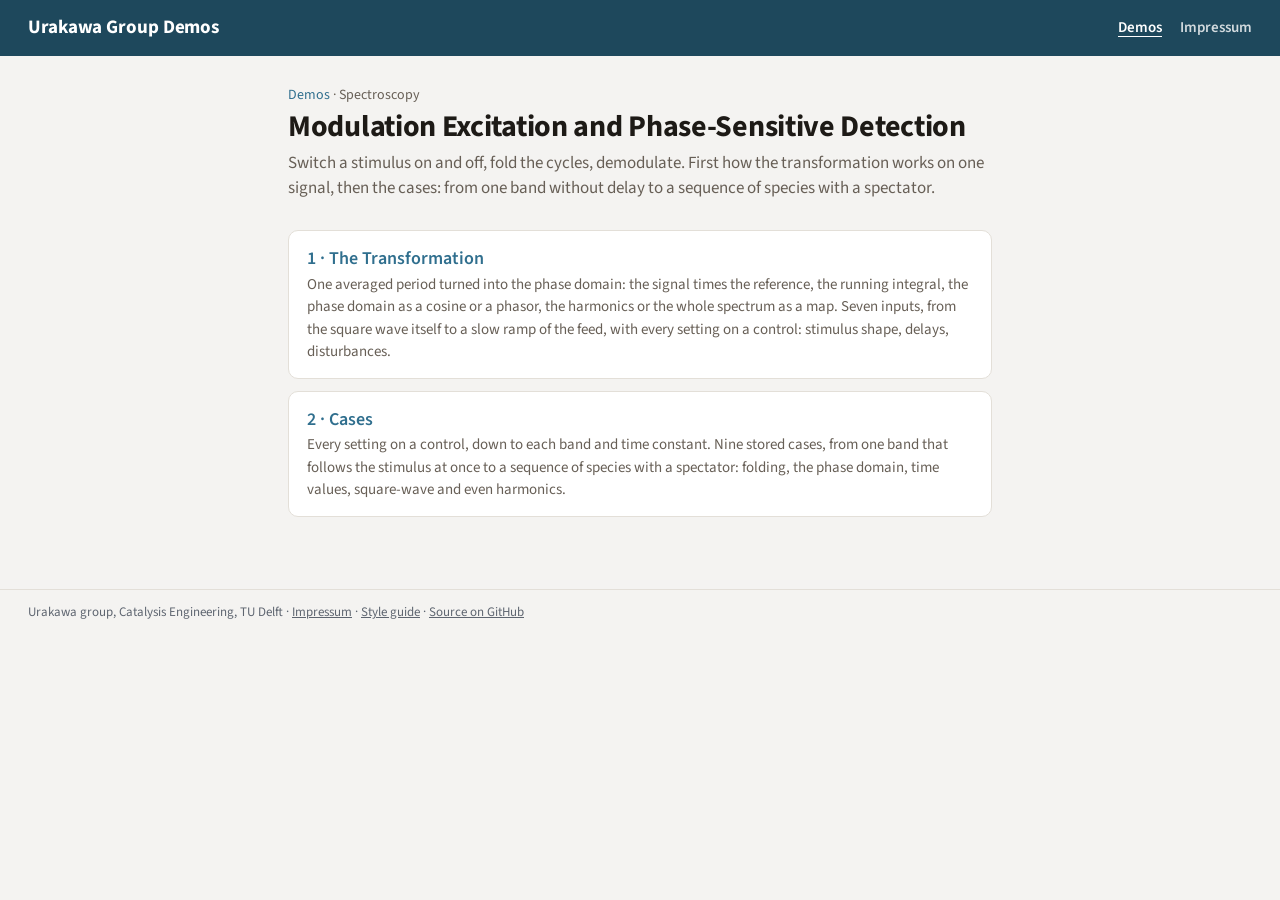
==== commit 1023fdd1: "Implement code changes to enhance functionality and improve performance" ====
--- a/demos/spectroscopy/mes-psd/index.html
+++ b/demos/spectroscopy/mes-psd/index.html
@@ -24,7 +24,7 @@
   <div class="cards">
     <a class="card" href="transformation/index.html">
       <span class="card-title">1 · The Transformation</span>
-      <span class="card-desc">One averaged period turned into the phase domain, five ways: multiply and integrate, the phasor, harmonic content, what an offset, drift or noise does, and the whole spectrum as a map. Six inputs, from the square wave itself to a response that rises fast and falls slowly.</span>
+      <span class="card-desc">One averaged period turned into the phase domain: the signal times the reference, the running integral, the phase domain as a cosine or a phasor, the harmonics or the whole spectrum as a map. Seven inputs, from the square wave itself to a slow ramp of the feed, with every setting on a control: stimulus shape, delays, disturbances.</span>
     </a>
     <a class="card" href="cases/index.html">
       <span class="card-title">2 · Cases</span>
--- a/assets/site.css
+++ b/assets/site.css
@@ -185,8 +185,10 @@
 .wb-center .panel .sub { flex: none; height: calc(2 * var(--t-panel-sub-lh) * 1em); overflow: hidden; }
 .sub-row { display: flex; align-items: flex-start; gap: var(--space-3); flex: none; }
 .wb-center .panel .sub-row .sub, .sub-row .sub { flex: 1 1 0; min-width: 0; }
-.phi-field { flex: none; white-space: nowrap; color: var(--data-highlight); font-weight: var(--t-control-value-weight); font-size: var(--t-panel-sub-size); }
+.phi-field { flex: none; white-space: nowrap; margin-right: var(--space-3); color: var(--data-highlight); font-weight: var(--t-control-value-weight); font-size: var(--t-panel-sub-size); }
 [data-w="wide"] .phi-field { font-size: calc(var(--t-panel-sub-size) * var(--wb-text-scale)); }
+.sub-row .view-seg { flex: none; margin-right: var(--space-3); }
+[data-w="wide"] .sub-row .view-seg button { font-size: calc(var(--t-control-size) * 1.2); }
 .phi-field input {
   font: inherit; color: inherit; width: 3.2em; text-align: right; font-variant-numeric: tabular-nums;
   border: 1px solid var(--line); border-radius: var(--radius-sm); background: var(--surface); padding: 0 4px; margin: 0 1px;
@@ -274,6 +276,8 @@
 .sgroup.closed .sg-sum { display: inline; }
 .sgroup.closed .sg-body { display: none; }
 .sg-body { display: flex; flex-direction: column; gap: var(--space-2); }
+.check-row { display: flex; flex-wrap: wrap; gap: var(--space-2) var(--space-4); }
+.check-row input:disabled + span { opacity: 0.45; }
 .sg-head .side-toggle { align-self: center; }
 .side-group { display: flex; flex-direction: column; gap: var(--space-2); padding-top: var(--space-2); border-top: 1px solid var(--line-soft); }
 .side-title { font-size: var(--t-section-head-size); font-weight: var(--t-section-head-weight); color: var(--t-section-head-color); text-transform: var(--t-section-head-tt); letter-spacing: var(--t-section-head-ls); }
